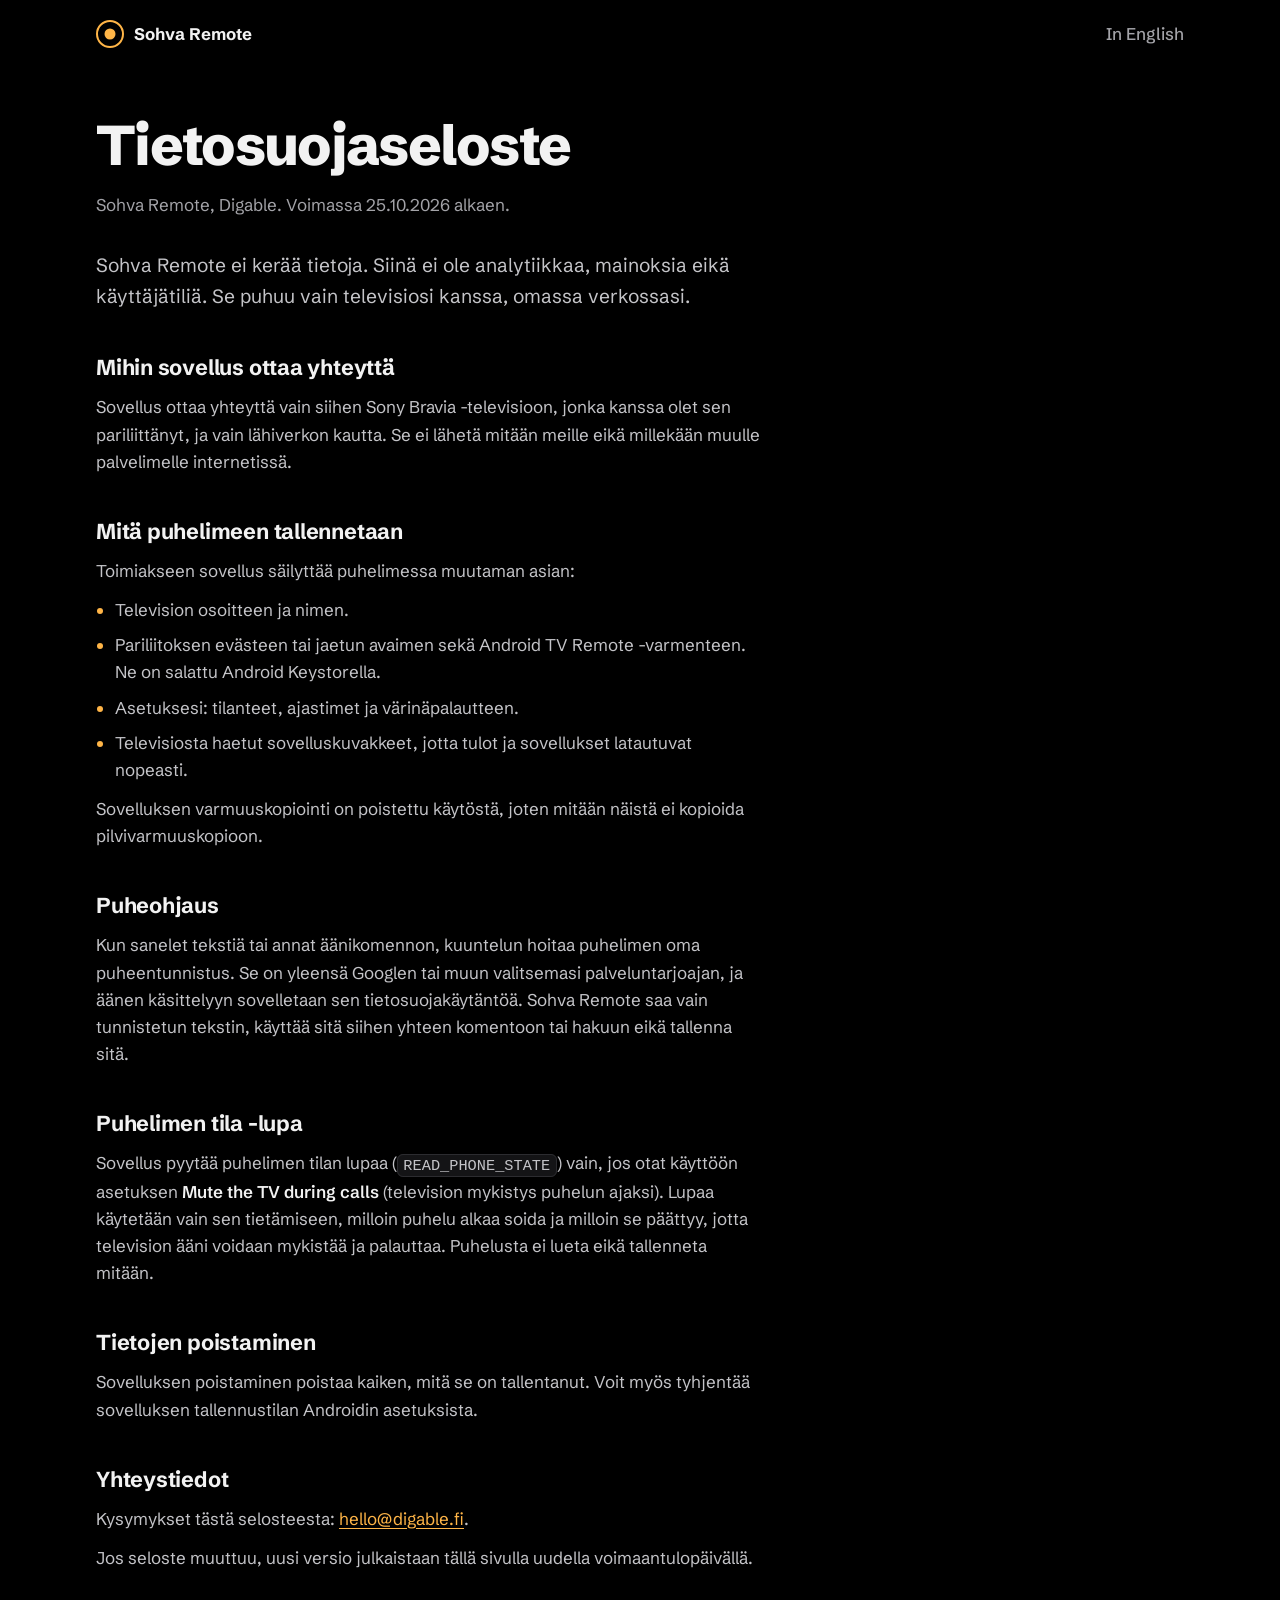
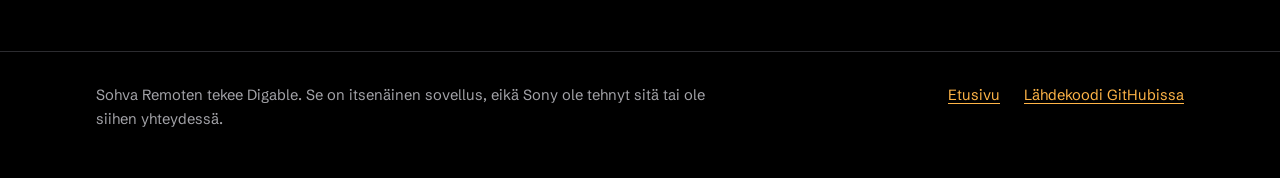
==== site/privacy-fi.html @ 4c9bd2fb "Initial revision Sohva Remote: a fast, ad-free phone remote for Sony Bravia TVs on the local network" ====
<!doctype html>
<html lang="fi">
<head>
<meta charset="utf-8">
<meta name="viewport" content="width=device-width, initial-scale=1">
<title>Tietosuojaseloste: Sohva Remote</title>
<meta name="description" content="Sohva Remote ei kerää tietoja. Se puhuu vain kotiverkkosi television kanssa.">
<meta name="theme-color" content="#000000">
<link rel="canonical" href="https://digablesolutions.github.io/sohva-remote/privacy-fi.html">
<link rel="alternate" hreflang="en" href="https://digablesolutions.github.io/sohva-remote/privacy.html">
<link rel="alternate" hreflang="fi" href="https://digablesolutions.github.io/sohva-remote/privacy-fi.html">
<link rel="icon" href="favicon.svg" type="image/svg+xml">
<link rel="apple-touch-icon" href="img/apple-touch-icon.png">
<link rel="preconnect" href="https://fonts.googleapis.com">
<link rel="preconnect" href="https://fonts.gstatic.com" crossorigin>
<link href="https://fonts.googleapis.com/css2?family=Schibsted+Grotesk:wght@400;500;600;700;800&display=swap" rel="stylesheet">
<style>
:root {
  color-scheme: dark;
  --ink: #000000; --panel: #141416; --line: #2c2c30; --text: #f2f2f2; --muted: #a3a3a8;
  --amber: #ffb547; --on-amber: #241500; --gutter: 1.25rem;
}
@media (min-width: 720px) { :root { --gutter: 2rem; } }
* { box-sizing: border-box; }
html { -webkit-text-size-adjust: 100%; }
body { margin: 0; background: var(--ink); color: var(--text); font-family: "Schibsted Grotesk", system-ui, sans-serif; font-size: 1.0625rem; line-height: 1.6; overflow-wrap: break-word; }
a { color: var(--amber); text-underline-offset: 3px; }
:focus-visible { outline: 3px solid var(--amber); outline-offset: 3px; border-radius: 6px; }
.wrap { max-width: 72rem; margin-inline: auto; padding-inline: var(--gutter); }
.skip { position: absolute; left: var(--gutter); top: .75rem; z-index: 10; padding: .6rem 1rem; border-radius: 999px; background: var(--amber); color: var(--on-amber); font-weight: 600; text-decoration: none; transform: translateY(-200%); }
.skip:focus { transform: none; }
.top { display: flex; align-items: center; justify-content: space-between; gap: 1rem; padding-block: 1.25rem; }
.mark { display: flex; align-items: center; gap: .6rem; font-weight: 700; font-size: 1.05rem; color: var(--text); text-decoration: none; }
.mark svg { flex: none; }
.top nav a { color: var(--muted); text-decoration: none; font-weight: 500; }
.top nav a:hover { color: var(--text); }
article { padding-block: 3rem 5rem; }
article > * { max-width: 42rem; }
h1 { margin: 0; font-size: clamp(2.2rem, 6vw, 3.5rem); line-height: 1.05; letter-spacing: -.03em; font-weight: 800; }
.meta { color: var(--muted); margin: 1rem 0 0; }
.lede { font-size: 1.2rem; margin: 2rem 0 0; }
h2 { margin: 2.75rem 0 .75rem; font-size: 1.35rem; line-height: 1.2; letter-spacing: -.01em; font-weight: 700; }
p, li { color: #c4c4c8; }
p { margin: .75rem 0 0; }
ul { margin: .75rem 0 0; padding-left: 1.2rem; }
li { margin-top: .5rem; }
li::marker { color: var(--amber); }
strong { color: var(--text); font-weight: 600; }
code { font-size: .9em; background: var(--panel); border: 1px solid var(--line); border-radius: 6px; padding: .1em .35em; overflow-wrap: anywhere; }
footer { border-top: 1px solid var(--line); padding-block: 2rem 3rem; color: var(--muted); font-size: .92rem; }
footer .wrap { display: flex; flex-wrap: wrap; gap: 1rem 2rem; justify-content: space-between; }
footer p { margin: 0; color: var(--muted); max-width: 40rem; }
footer nav { display: flex; flex-wrap: wrap; gap: .5rem 1.5rem; }
</style>
</head>
<body>
<a class="skip" href="#main">Siirry sisältöön</a>
<header class="wrap top">
  <a class="mark" href="./" aria-label="Sohva Remote, etusivu">
    <svg width="28" height="28" viewBox="0 0 28 28" aria-hidden="true"><circle cx="14" cy="14" r="13" fill="none" stroke="#ffb547" stroke-width="2"/><circle cx="14" cy="14" r="5.5" fill="#ffb547"/></svg>
    Sohva Remote
  </a>
  <nav aria-label="Kieli"><a href="privacy.html" hreflang="en" lang="en">In English</a></nav>
</header>

<main id="main" tabindex="-1">
  <article class="wrap">
    <h1>Tietosuojaseloste</h1>
    <p class="meta">Sohva Remote, Digable. Voimassa 25.10.2026 alkaen.</p>
    <p class="lede">Sohva Remote ei kerää tietoja. Siinä ei ole analytiikkaa, mainoksia eikä käyttäjätiliä. Se puhuu vain televisiosi kanssa, omassa verkossasi.</p>

    <h2>Mihin sovellus ottaa yhteyttä</h2>
    <p>Sovellus ottaa yhteyttä vain siihen Sony Bravia -televisioon, jonka kanssa olet sen pariliittänyt, ja vain lähiverkon kautta. Se ei lähetä mitään meille eikä millekään muulle palvelimelle internetissä.</p>

    <h2>Mitä puhelimeen tallennetaan</h2>
    <p>Toimiakseen sovellus säilyttää puhelimessa muutaman asian:</p>
    <ul>
      <li>Television osoitteen ja nimen.</li>
      <li>Pariliitoksen evästeen tai jaetun avaimen sekä Android TV Remote -varmenteen. Ne on salattu Android Keystorella.</li>
      <li>Asetuksesi: tilanteet, ajastimet ja värinäpalautteen.</li>
      <li>Televisiosta haetut sovelluskuvakkeet, jotta tulot ja sovellukset latautuvat nopeasti.</li>
    </ul>
    <p>Sovelluksen varmuuskopiointi on poistettu käytöstä, joten mitään näistä ei kopioida pilvivarmuuskopioon.</p>

    <h2>Puheohjaus</h2>
    <p>Kun sanelet tekstiä tai annat äänikomennon, kuuntelun hoitaa puhelimen oma puheentunnistus. Se on yleensä Googlen tai muun valitsemasi palveluntarjoajan, ja äänen käsittelyyn sovelletaan sen tietosuojakäytäntöä. Sohva Remote saa vain tunnistetun tekstin, käyttää sitä siihen yhteen komentoon tai hakuun eikä tallenna sitä.</p>

    <h2>Puhelimen tila -lupa</h2>
    <p>Sovellus pyytää puhelimen tilan lupaa (<code>READ_PHONE_STATE</code>) vain, jos otat käyttöön asetuksen <strong>Mute the TV during calls</strong> (television mykistys puhelun ajaksi). Lupaa käytetään vain sen tietämiseen, milloin puhelu alkaa soida ja milloin se päättyy, jotta television ääni voidaan mykistää ja palauttaa. Puhelusta ei lueta eikä tallenneta mitään.</p>

    <h2>Tietojen poistaminen</h2>
    <p>Sovelluksen poistaminen poistaa kaiken, mitä se on tallentanut. Voit myös tyhjentää sovelluksen tallennustilan Androidin asetuksista.</p>

    <h2>Yhteystiedot</h2>
    <!-- TODO: confirm the contact address before publishing. -->
    <p>Kysymykset tästä selosteesta: <a href="mailto:hello@digable.fi">hello@digable.fi</a>.</p>
    <p>Jos seloste muuttuu, uusi versio julkaistaan tällä sivulla uudella voimaantulopäivällä.</p>
  </article>
</main>

<footer>
  <div class="wrap">
    <p>Sohva Remoten tekee Digable. Se on itsenäinen sovellus, eikä Sony ole tehnyt sitä tai ole siihen yhteydessä.</p>
    <nav aria-label="Alatunniste">
      <a href="./">Etusivu</a>
      <a href="https://github.com/digablesolutions/sohva-remote">Lähdekoodi GitHubissa</a>
    </nav>
  </div>
</footer>
</body>
</html>
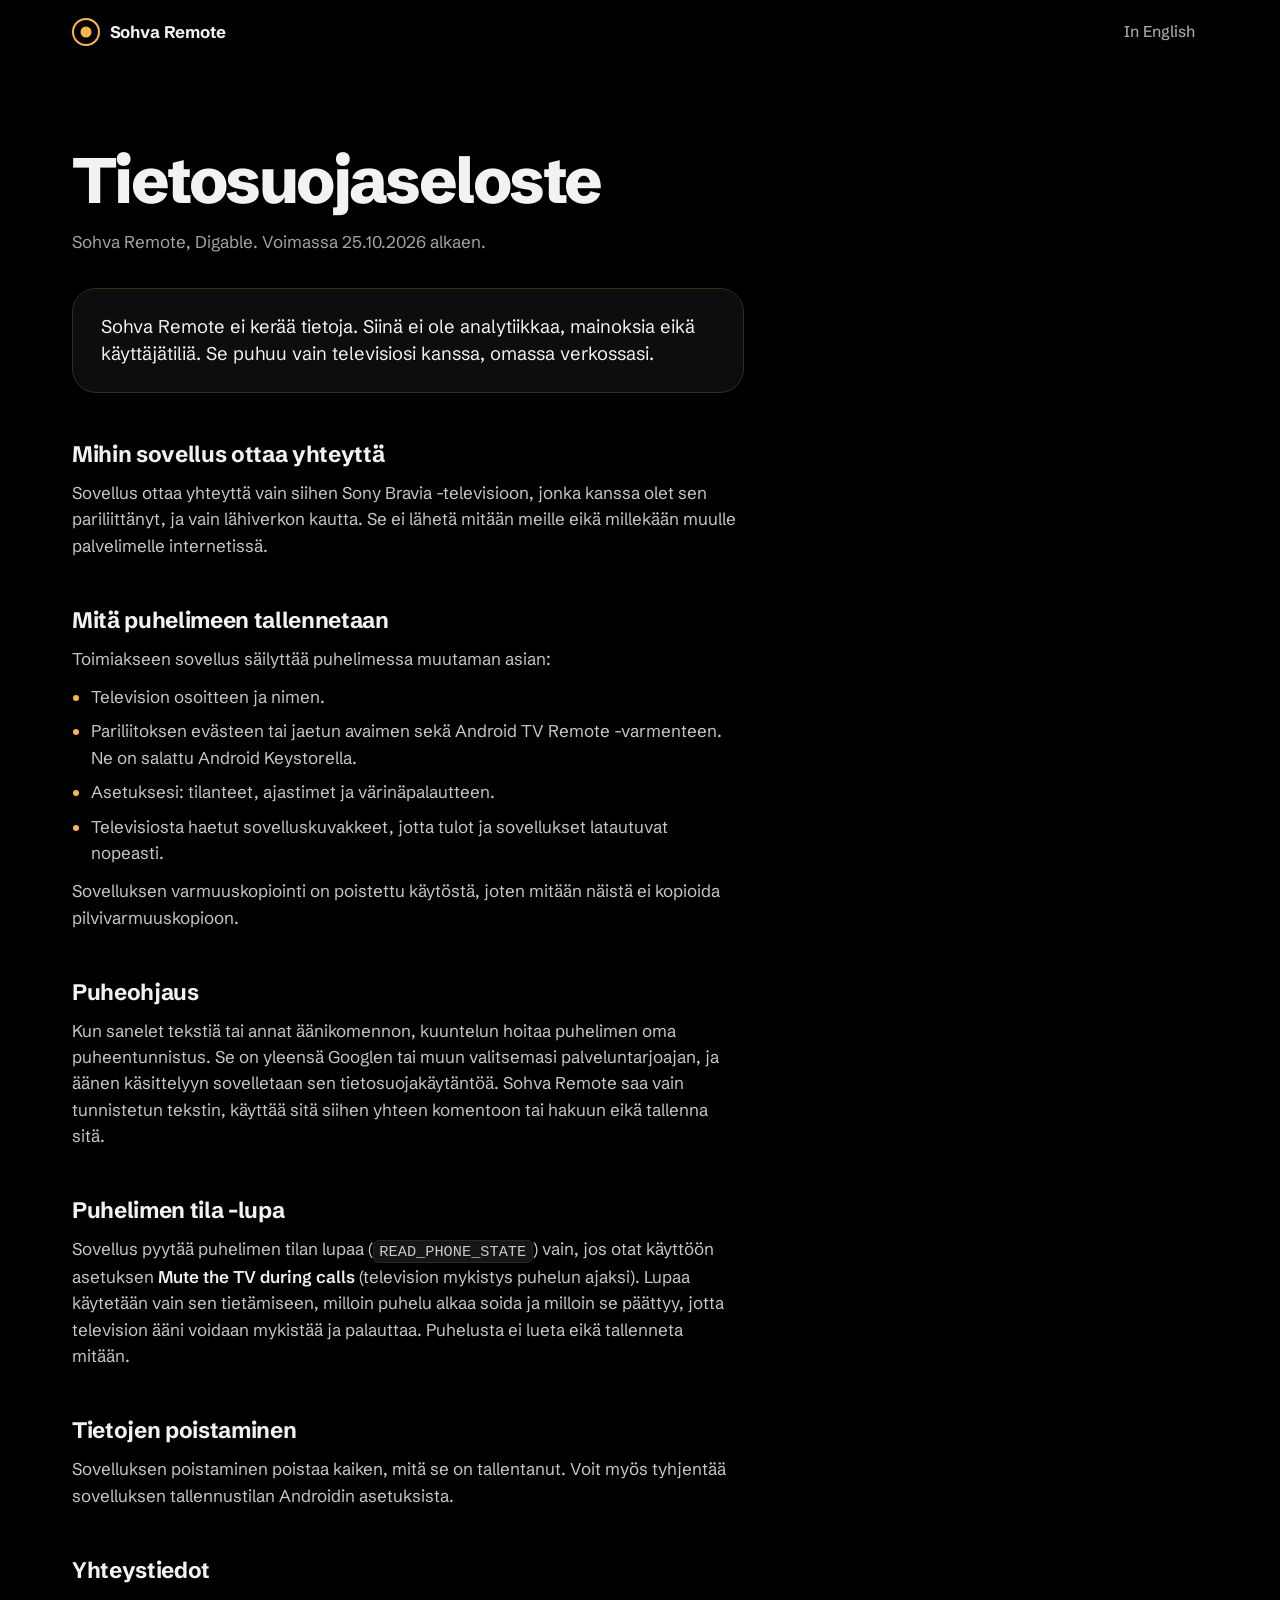
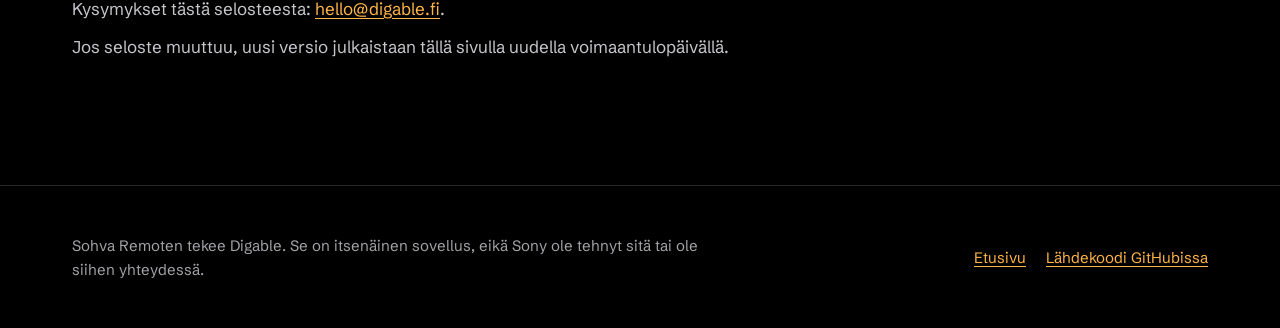
==== commit 3ca67f88: "Landing page facelift: device-frame hero, bento features, evening showcase, FAQ Design sprint (own c" ====
--- a/site/privacy-fi.html
+++ b/site/privacy-fi.html
@@ -13,58 +13,23 @@
 <link rel="apple-touch-icon" href="img/apple-touch-icon.png">
 <link rel="preconnect" href="https://fonts.googleapis.com">
 <link rel="preconnect" href="https://fonts.gstatic.com" crossorigin>
-<link href="https://fonts.googleapis.com/css2?family=Schibsted+Grotesk:wght@400;500;600;700;800&display=swap" rel="stylesheet">
-<style>
-:root {
-  color-scheme: dark;
-  --ink: #000000; --panel: #141416; --line: #2c2c30; --text: #f2f2f2; --muted: #a3a3a8;
-  --amber: #ffb547; --on-amber: #241500; --gutter: 1.25rem;
-}
-@media (min-width: 720px) { :root { --gutter: 2rem; } }
-* { box-sizing: border-box; }
-html { -webkit-text-size-adjust: 100%; }
-body { margin: 0; background: var(--ink); color: var(--text); font-family: "Schibsted Grotesk", system-ui, sans-serif; font-size: 1.0625rem; line-height: 1.6; overflow-wrap: break-word; }
-a { color: var(--amber); text-underline-offset: 3px; }
-:focus-visible { outline: 3px solid var(--amber); outline-offset: 3px; border-radius: 6px; }
-.wrap { max-width: 72rem; margin-inline: auto; padding-inline: var(--gutter); }
-.skip { position: absolute; left: var(--gutter); top: .75rem; z-index: 10; padding: .6rem 1rem; border-radius: 999px; background: var(--amber); color: var(--on-amber); font-weight: 600; text-decoration: none; transform: translateY(-200%); }
-.skip:focus { transform: none; }
-.top { display: flex; align-items: center; justify-content: space-between; gap: 1rem; padding-block: 1.25rem; }
-.mark { display: flex; align-items: center; gap: .6rem; font-weight: 700; font-size: 1.05rem; color: var(--text); text-decoration: none; }
-.mark svg { flex: none; }
-.top nav a { color: var(--muted); text-decoration: none; font-weight: 500; }
-.top nav a:hover { color: var(--text); }
-article { padding-block: 3rem 5rem; }
-article > * { max-width: 42rem; }
-h1 { margin: 0; font-size: clamp(2.2rem, 6vw, 3.5rem); line-height: 1.05; letter-spacing: -.03em; font-weight: 800; }
-.meta { color: var(--muted); margin: 1rem 0 0; }
-.lede { font-size: 1.2rem; margin: 2rem 0 0; }
-h2 { margin: 2.75rem 0 .75rem; font-size: 1.35rem; line-height: 1.2; letter-spacing: -.01em; font-weight: 700; }
-p, li { color: #c4c4c8; }
-p { margin: .75rem 0 0; }
-ul { margin: .75rem 0 0; padding-left: 1.2rem; }
-li { margin-top: .5rem; }
-li::marker { color: var(--amber); }
-strong { color: var(--text); font-weight: 600; }
-code { font-size: .9em; background: var(--panel); border: 1px solid var(--line); border-radius: 6px; padding: .1em .35em; overflow-wrap: anywhere; }
-footer { border-top: 1px solid var(--line); padding-block: 2rem 3rem; color: var(--muted); font-size: .92rem; }
-footer .wrap { display: flex; flex-wrap: wrap; gap: 1rem 2rem; justify-content: space-between; }
-footer p { margin: 0; color: var(--muted); max-width: 40rem; }
-footer nav { display: flex; flex-wrap: wrap; gap: .5rem 1.5rem; }
-</style>
+<link href="https://fonts.googleapis.com/css2?family=Schibsted+Grotesk:wght@400..800&display=swap" rel="stylesheet">
+<link rel="stylesheet" href="css/site.css">
 </head>
 <body>
 <a class="skip" href="#main">Siirry sisältöön</a>
-<header class="wrap top">
+<header class="site-head">
+  <div class="wrap">
   <a class="mark" href="./" aria-label="Sohva Remote, etusivu">
     <svg width="28" height="28" viewBox="0 0 28 28" aria-hidden="true"><circle cx="14" cy="14" r="13" fill="none" stroke="#ffb547" stroke-width="2"/><circle cx="14" cy="14" r="5.5" fill="#ffb547"/></svg>
     Sohva Remote
   </a>
-  <nav aria-label="Kieli"><a href="privacy.html" hreflang="en" lang="en">In English</a></nav>
+  <nav class="site-nav" aria-label="Kieli"><a href="privacy.html" hreflang="en" lang="en">In English</a></nav>
+  </div>
 </header>
 
 <main id="main" tabindex="-1">
-  <article class="wrap">
+  <article class="wrap doc">
     <h1>Tietosuojaseloste</h1>
     <p class="meta">Sohva Remote, Digable. Voimassa 25.10.2026 alkaen.</p>
     <p class="lede">Sohva Remote ei kerää tietoja. Siinä ei ole analytiikkaa, mainoksia eikä käyttäjätiliä. Se puhuu vain televisiosi kanssa, omassa verkossasi.</p>
@@ -98,7 +63,7 @@
   </article>
 </main>
 
-<footer>
+<footer class="site-foot">
   <div class="wrap">
     <p>Sohva Remoten tekee Digable. Se on itsenäinen sovellus, eikä Sony ole tehnyt sitä tai ole siihen yhteydessä.</p>
     <nav aria-label="Alatunniste">
--- a/site/css/site.css
+++ b/site/css/site.css
@@ -0,0 +1,467 @@
+/* Sohva Remote: shared styles for the landing page and the privacy pages. */
+
+:root {
+  color-scheme: dark;
+  --ink: #000;
+  --surface: #0d0d0f;
+  --surface-2: #151518;
+  --surface-3: #1d1d21;
+  --line: #26262b;
+  --line-strong: #3a3a41;
+  --text: #f2f2f2;
+  --soft: #c7c7cc;
+  --muted: #a3a3a8;
+  --amber: #ffb547;
+  --amber-hover: #ffc66e;
+  --amber-deep: #3a2a0e;
+  --on-amber: #241500;
+  --power: #6fe3a5;
+  --r-xl: 32px;
+  --r-l: 24px;
+  --r-m: 16px;
+  --gutter: 1rem;
+  --measure: 34rem;
+  --section: clamp(4.5rem, 3rem + 6vw, 8rem);
+  --spring: cubic-bezier(.2, .9, .25, 1.15);
+  --ease-out: cubic-bezier(.16, 1, .3, 1);
+}
+@media (min-width: 600px) { :root { --gutter: 1.5rem; } }
+@media (min-width: 900px) { :root { --gutter: 2.5rem; } }
+
+* { box-sizing: border-box; }
+html { -webkit-text-size-adjust: 100%; }
+@media (prefers-reduced-motion: no-preference) { html { scroll-behavior: smooth; } }
+body {
+  margin: 0;
+  background: var(--ink);
+  color: var(--text);
+  font-family: "Schibsted Grotesk", system-ui, -apple-system, "Segoe UI", sans-serif;
+  font-size: 1.0625rem;
+  line-height: 1.55;
+  overflow-wrap: break-word;
+  overflow-x: clip;
+}
+img { display: block; max-width: 100%; height: auto; }
+a { color: var(--amber); text-underline-offset: 3px; }
+a:hover { color: var(--amber-hover); }
+:focus-visible { outline: 3px solid var(--amber); outline-offset: 3px; border-radius: 6px; }
+[id] { scroll-margin-top: 5.5rem; }
+.wrap { max-width: 76rem; margin-inline: auto; padding-inline: var(--gutter); }
+.sr-only { position: absolute; width: 1px; height: 1px; overflow: hidden; clip-path: inset(50%); white-space: nowrap; }
+code { font-size: .9em; background: var(--surface-2); border: 1px solid var(--line); border-radius: 6px; padding: .1em .35em; overflow-wrap: anywhere; }
+
+.skip {
+  position: absolute; left: var(--gutter); top: .75rem; z-index: 50;
+  padding: .6rem 1rem; border-radius: 999px;
+  background: var(--amber); color: var(--on-amber); font-weight: 600; text-decoration: none;
+  transform: translateY(-200%);
+}
+.skip:focus { transform: none; }
+
+/* Header */
+.site-head {
+  position: sticky; top: 0; z-index: 40;
+  background: rgba(0, 0, 0, .72);
+  -webkit-backdrop-filter: saturate(140%) blur(14px);
+  backdrop-filter: saturate(140%) blur(14px);
+  border-bottom: 1px solid transparent;
+  transition: border-color .3s;
+}
+.site-head.is-stuck { border-bottom-color: var(--line); }
+.site-head .wrap { display: flex; align-items: center; justify-content: space-between; gap: 1rem; min-height: 4rem; }
+.mark { display: inline-flex; align-items: center; gap: .6rem; font-weight: 700; font-size: 1.05rem; letter-spacing: -.01em; color: var(--text); text-decoration: none; min-height: 44px; }
+.mark:hover { color: var(--text); }
+.mark svg { flex: none; }
+.site-nav { display: flex; align-items: center; gap: .25rem; }
+.site-nav a:not(.button) { color: var(--muted); text-decoration: none; font-weight: 500; font-size: .98rem; padding: .6rem .8rem; border-radius: 999px; }
+.site-nav a:not(.button):hover { color: var(--text); background: var(--surface-2); }
+@media (max-width: 859px) { .site-nav .nav-link { display: none; } }
+
+/* Buttons */
+.button {
+  display: inline-flex; align-items: center; justify-content: center; gap: .55rem;
+  min-height: 3rem; padding: .8rem 1.5rem; border-radius: 999px;
+  font: inherit; font-weight: 650; font-size: 1rem; line-height: 1.2; text-decoration: none;
+  transition: background-color .2s, transform .2s var(--spring), border-color .2s;
+}
+.button svg { flex: none; }
+.button:focus-visible { border-radius: 999px; }
+.button:active { transform: scale(.97); }
+.button.primary { background: var(--amber); color: var(--on-amber); }
+.button.primary:hover { background: var(--amber-hover); color: var(--on-amber); }
+.button.quiet { border: 1px solid var(--line-strong); color: var(--text); background: rgba(0,0,0,.35); }
+.button.quiet:hover { border-color: var(--muted); color: var(--text); }
+.button.small { min-height: 2.5rem; padding: .5rem 1.1rem; font-size: .95rem; }
+.button.large { min-height: 3.5rem; padding: 1rem 1.9rem; font-size: 1.08rem; }
+
+/* Type */
+h1, h2, h3 { margin: 0; text-wrap: balance; }
+.display {
+  font-size: clamp(2.75rem, 1.4rem + 6.4vw, 6rem);
+  line-height: .98; letter-spacing: -.04em; font-weight: 800;
+}
+.h2 { font-size: clamp(2rem, 1.25rem + 3.4vw, 3.5rem); line-height: 1.04; letter-spacing: -.035em; font-weight: 780; }
+.h3 { font-size: 1.25rem; line-height: 1.25; letter-spacing: -.01em; font-weight: 700; }
+.lede { color: var(--soft); font-size: clamp(1.1rem, 1rem + .4vw, 1.3rem); line-height: 1.5; max-width: var(--measure); margin: 1.25rem 0 0; }
+.muted { color: var(--muted); }
+.section-head { display: grid; gap: 1.25rem; margin-bottom: clamp(2.5rem, 2rem + 2vw, 4rem); }
+@media (min-width: 900px) { .section-head.split { grid-template-columns: minmax(0, 1.1fr) minmax(0, .9fr); align-items: end; gap: 4rem; } .section-head.split .lede { margin: 0; } }
+
+/* Device frame: real phone proportions around the 1080 x 2520 screenshots */
+.device {
+  --w: 300px;
+  position: relative;
+  width: min(var(--w), 100%);
+  padding: calc(var(--w) * .032);
+  border-radius: calc(var(--w) * .155);
+  background: linear-gradient(150deg, #34343a 0%, #121214 22%, #0a0a0b 60%, #26262b 100%);
+  box-shadow:
+    inset 0 0 0 1px rgba(255,255,255,.14),
+    inset 0 0 0 3px #050506,
+    0 60px 120px -40px rgba(255, 181, 71, .32),
+    0 40px 80px -30px rgba(0, 0, 0, .9);
+}
+.device::before { /* power + volume keys */
+  content: ""; position: absolute; right: -2px; top: 19%; width: 3px; height: 15%;
+  border-radius: 0 3px 3px 0; background: #2c2c31;
+  box-shadow: 0 calc(var(--w) * .2) 0 #2c2c31;
+}
+.device-screen { position: relative; border-radius: calc(var(--w) * .125); overflow: hidden; background: #000; aspect-ratio: 1080 / 2520; }
+.device-screen img { width: 100%; height: 100%; object-fit: cover; }
+.device-screen::after { /* punch-hole camera */
+  content: ""; position: absolute; left: 50%; top: 1.1%; width: 3.6%; aspect-ratio: 1; translate: -50% 0;
+  border-radius: 50%; background: #050505; box-shadow: 0 0 0 1.5px #151517;
+}
+
+/* Hero */
+.hero { position: relative; isolation: isolate; }
+.hero + .section { padding-top: clamp(3rem, 2rem + 4vw, 5.5rem); }
+.hero-photo { position: absolute; inset: 0 0 auto; margin: 0; z-index: -1; overflow: hidden; height: min(100%, 62rem); }
+.hero-photo img { width: 100%; height: 100%; max-width: none; object-fit: cover; object-position: 66% 40%; }
+.hero-photo::after {
+  content: ""; position: absolute; inset: 0;
+  background:
+    linear-gradient(to bottom, rgba(0,0,0,.55) 0%, rgba(0,0,0,0) 22%, rgba(0,0,0,.35) 50%, rgba(0,0,0,.92) 82%, #000 100%),
+    linear-gradient(to right, rgba(0,0,0,.75) 0%, rgba(0,0,0,.25) 50%, rgba(0,0,0,0) 75%);
+}
+.hero-grid { display: grid; gap: 2.5rem; padding-block: clamp(11rem, 44vw, 18rem) 0; }
+.hero-copy { max-width: 40rem; }
+.hero .display { max-width: 11ch; text-shadow: 0 2px 30px rgba(0,0,0,.5); }
+.hero .lede { text-shadow: 0 1px 20px rgba(0,0,0,.7); }
+.actions { display: flex; flex-wrap: wrap; align-items: center; gap: .75rem 1rem; margin-top: 2rem; }
+.soon { display: inline-flex; align-items: center; gap: .5rem; color: var(--soft); font-weight: 550; font-size: .98rem; text-decoration: none; min-height: 44px; }
+.soon:hover { color: var(--text); }
+.soon svg { color: var(--amber); }
+.facts { display: flex; flex-wrap: wrap; gap: .5rem; list-style: none; padding: 0; margin: 2rem 0 0; }
+.facts li {
+  display: inline-flex; align-items: center; gap: .45rem;
+  padding: .4rem .85rem .4rem .7rem; border-radius: 999px;
+  background: rgba(20, 20, 23, .7); border: 1px solid var(--line);
+  color: var(--soft); font-size: .9rem; font-weight: 550;
+}
+.facts li svg { color: var(--power); flex: none; }
+.hero-device { position: relative; justify-self: center; perspective: 1400px; }
+.hero-device .device { --w: 290px; }
+.callout {
+  position: absolute; z-index: 2;
+  display: flex; align-items: center; gap: .6rem;
+  padding: .65rem 1rem .65rem .75rem; border-radius: 18px;
+  background: rgba(22, 22, 25, .82); border: 1px solid var(--line-strong);
+  -webkit-backdrop-filter: blur(12px); backdrop-filter: blur(12px);
+  box-shadow: 0 20px 40px -16px rgba(0,0,0,.8);
+  font-size: .88rem; line-height: 1.3; white-space: nowrap;
+}
+.callout b { display: block; font-weight: 650; color: var(--text); }
+.callout span { color: var(--muted); }
+.callout i { flex: none; display: grid; place-items: center; width: 2.1rem; height: 2.1rem; border-radius: 12px; background: var(--amber-deep); color: var(--amber); font-style: normal; }
+.callout.green i { background: #12301f; color: var(--power); }
+.callout.c1 { left: -7.5rem; top: 30%; }
+.callout.c2 { right: -6rem; bottom: 18%; }
+@media (max-width: 1279px) { .callout { display: none; } }
+@media (max-width: 899px) {
+  .hero-photo { height: auto; aspect-ratio: 4 / 3.2; }
+  .hero-photo img { object-position: 70% 40%; }
+  .hero-device { margin-top: .5rem; height: clamp(380px, 112vw, 520px); overflow: hidden; width: 100%; display: grid; justify-items: center;
+    -webkit-mask-image: linear-gradient(to bottom, #000 62%, transparent); mask-image: linear-gradient(to bottom, #000 62%, transparent); }
+  .hero-device .device { --w: min(300px, 78vw); }
+  .callout { display: none; }
+}
+@media (min-width: 900px) {
+  .hero-grid { grid-template-columns: minmax(0, 1fr) auto; align-items: center; padding-block: clamp(6rem, 9vw, 9rem) clamp(3rem, 5vw, 5rem); min-height: min(56vw, 56rem); }
+  .hero-device { margin-right: clamp(0rem, 4vw, 5rem); }
+  .hero-device .device { --w: clamp(260px, 22vw, 310px); }
+}
+
+/* Hero entrance: the page's one orchestrated moment */
+@media (prefers-reduced-motion: no-preference) {
+  .hero-copy > * { animation: rise .9s var(--ease-out) both; }
+  .hero-copy > :nth-child(2) { animation-delay: .08s; }
+  .hero-copy > :nth-child(3) { animation-delay: .16s; }
+  .hero-copy > :nth-child(4) { animation-delay: .24s; }
+  .hero-device .device { animation: phone-in 1.3s var(--ease-out) .15s both; transform-origin: 50% 80%; }
+  .callout { animation: pop .7s var(--spring) both; }
+  .callout.c1 { animation-delay: .9s; }
+  .callout.c2 { animation-delay: 1.05s; }
+  @keyframes rise { from { opacity: 0; transform: translateY(18px); } }
+  @keyframes phone-in { from { opacity: 0; transform: translateY(70px) rotateX(18deg) scale(.94); } }
+  @keyframes pop { from { opacity: 0; transform: translateY(10px) scale(.9); } }
+}
+
+/* Sections */
+.section { padding-block: var(--section); }
+.section + .section { padding-top: 0; }
+
+/* Bento: the everyday remote */
+.bento { display: grid; gap: 1rem; grid-template-columns: minmax(0, 1fr); }
+.tile {
+  position: relative; overflow: hidden;
+  display: flex; flex-direction: column;
+  border-radius: var(--r-xl);
+  background: var(--surface);
+  border: 1px solid var(--line);
+  padding: 1.6rem;
+}
+.tile h3 { margin-bottom: .45rem; }
+.tile p { margin: 0; color: var(--muted); max-width: 30rem; }
+.tile .media { margin: 1.5rem -1.6rem -1.6rem; flex: 1; display: flex; align-items: flex-end; justify-content: center; }
+.tile .media img { width: 100%; }
+.tile.keys { background: radial-gradient(120% 80% at 50% 100%, #2a1d07 0%, var(--surface) 60%); }
+.tile.keys .media { padding: 0 1.6rem 1.6rem; align-items: center; }
+.tile.keys .media img { max-width: 360px; border-radius: 50%; }
+.stat { display: flex; flex-wrap: wrap; align-items: baseline; gap: .1rem .5rem; margin-top: 1rem; }
+.stat b { font-size: clamp(2.5rem, 2rem + 2vw, 3.5rem); line-height: 1; letter-spacing: -.04em; font-weight: 800; color: var(--amber); }
+.stat span { color: var(--muted); font-size: .95rem; }
+.tile.card .media { padding: 0 1.6rem; }
+.tile.card .media img { border-radius: 22px 22px 0 0; border: 1px solid var(--line-strong); border-bottom: 0; }
+.tile.apps .media img { max-width: 420px; -webkit-mask-image: linear-gradient(to bottom, #000 70%, transparent); mask-image: linear-gradient(to bottom, #000 70%, transparent); }
+.tile.voice { background: var(--surface-2); }
+.say { display: flex; flex-wrap: wrap; gap: .5rem; list-style: none; padding: 0; margin: 1.5rem 0 0; }
+.say li { padding: .45rem .9rem; border-radius: 999px 999px 999px 6px; background: var(--surface-3); border: 1px solid var(--line-strong); font-weight: 600; font-size: .95rem; }
+.say li[lang="fi"] { background: var(--amber-deep); border-color: #5a4116; color: #ffd596; }
+.say-note { font-size: .9rem; margin-top: 1rem !important; }
+
+/* Touchpad demo: swipe, rest to keep moving, tap for OK */
+.pad-demo { margin-top: 1.5rem; display: grid; gap: .9rem; }
+.pad-row { display: grid; grid-template-columns: repeat(5, 1fr); gap: .4rem; position: relative; }
+.pad-row span { aspect-ratio: 16 / 10; border-radius: 8px; background: var(--surface-3); }
+.pad-row .focus { position: absolute; left: 0; top: 0; width: calc((100% - 1.6rem) / 5); aspect-ratio: 16 / 10; border-radius: 8px; box-shadow: 0 0 0 2px var(--amber); background: rgba(255,181,71,.12); }
+.pad { position: relative; aspect-ratio: 5 / 3; border-radius: 22px; background: radial-gradient(circle at 50% 50%, #17171a, #0b0b0d); border: 1px solid var(--line-strong); overflow: hidden; }
+.pad .finger { position: absolute; left: 22%; top: 50%; width: 2.6rem; height: 2.6rem; margin: -1.3rem 0 0 -1.3rem; border-radius: 50%; background: rgba(255,181,71,.85); box-shadow: 0 0 0 8px rgba(255,181,71,.15), 0 0 30px rgba(255,181,71,.5); }
+.pad .trail { position: absolute; left: 22%; top: 50%; height: 2px; width: 0; background: linear-gradient(to right, transparent, rgba(255,181,71,.6)); }
+.pad-legend { display: flex; flex-wrap: wrap; gap: .25rem 1rem; font-size: .85rem; color: var(--muted); margin: 0; padding: 0; list-style: none; }
+.pad-legend b { color: var(--text); font-weight: 600; }
+@media (prefers-reduced-motion: no-preference) {
+  .pad .finger { animation: finger 6s var(--ease-out) infinite; }
+  .pad .trail { animation: trail 6s var(--ease-out) infinite; }
+  .pad-row .focus { animation: focus 6s steps(1, end) infinite; }
+  @keyframes finger {
+    0%, 8% { transform: translateX(0) scale(.6); opacity: 0; }
+    12% { transform: translateX(0) scale(1); opacity: 1; }
+    26% { transform: translateX(170%) scale(1); }
+    56% { transform: translateX(170%) scale(1); opacity: 1; }
+    62% { transform: translateX(170%) scale(.6); opacity: 0; }
+    72% { transform: translateX(260%) scale(.6); opacity: 0; }
+    76% { transform: translateX(260%) scale(1); opacity: 1; }
+    80% { transform: translateX(260%) scale(.8); box-shadow: 0 0 0 22px rgba(255,181,71,0), 0 0 30px rgba(255,181,71,.5); }
+    90%, 100% { transform: translateX(260%) scale(.6); opacity: 0; }
+  }
+  @keyframes trail { 0%, 12% { width: 0; opacity: 1; } 26% { width: 30%; opacity: 1; } 40%, 100% { width: 30%; opacity: 0; } }
+  @keyframes focus {
+    0% { transform: translateX(0); }
+    22% { transform: translateX(calc(100% + .4rem)); }
+    36% { transform: translateX(calc(200% + .8rem)); }
+    48% { transform: translateX(calc(300% + 1.2rem)); }
+    78% { transform: translateX(calc(300% + 1.2rem)) scale(.92); background: rgba(255,181,71,.4); }
+    82% { transform: translateX(calc(300% + 1.2rem)); background: rgba(255,181,71,.12); }
+  }
+}
+@media (max-width: 639px) {
+  .tile.keys .media img { max-width: 260px; }
+  .pad { aspect-ratio: 2 / 1; }
+}
+@media (min-width: 640px) and (max-width: 999px) { .tile.keys .media img { max-width: 280px; } }
+@media (min-width: 640px) {
+  .bento { grid-template-columns: repeat(2, minmax(0, 1fr)); }
+  .tile.keys, .tile.card { grid-column: span 2; }
+}
+@media (min-width: 1000px) {
+  .bento { grid-template-columns: repeat(12, minmax(0, 1fr)); gap: 1.25rem; }
+  .tile { padding: 2rem; }
+  .tile .media { margin: 1.75rem -2rem -2rem; }
+  .tile.keys { grid-column: 1 / span 5; grid-row: span 2; }
+  .tile.keys .media { padding: 0 2rem 2rem; }
+  .tile.card { grid-column: 6 / span 7; }
+  .tile.card .media { padding: 0 2rem; }
+  .tile.pad-tile { grid-column: 6 / span 4; }
+  .tile.voice { grid-column: 10 / span 3; }
+  .tile.apps { grid-column: 1 / span 7; flex-direction: row; gap: 2rem; align-items: stretch; }
+  .tile.apps .copy { flex: 1 1 0; }
+  .tile.apps .media { flex: 1.1 1 0; margin: -2rem -2rem -2rem 0; align-items: flex-start; }
+  .tile.apps .media img { max-width: none; }
+  .tile.pins { grid-column: 8 / span 5; }
+}
+
+/* Evening guide: the heart of the page */
+.evening { position: relative; }
+.evening::before { content: ""; position: absolute; inset: 0; z-index: -1; background: radial-gradient(60% 50% at 80% 30%, rgba(255,181,71,.07), transparent 70%); pointer-events: none; }
+.guide-body { display: grid; gap: 3rem; }
+.guide-phone { display: none; margin: 0; }
+@media (min-width: 1000px) {
+  .guide-body { grid-template-columns: minmax(0, 1fr) 300px; gap: clamp(3rem, 6vw, 6rem); align-items: start; }
+  .guide-phone { display: block; position: sticky; top: 6rem; }
+  .guide-phone .device { --w: 300px; }
+}
+.guide-phone .device-screen img { position: absolute; inset: 0; transition: opacity .6s var(--ease-out); }
+.guide-phone .device-screen img + img { opacity: 0; }
+.guide-phone[data-screen="timers"] .device-screen img:first-child { opacity: 0; }
+.guide-phone[data-screen="timers"] .device-screen img + img { opacity: 1; }
+.guide-phone figcaption { color: var(--muted); font-size: .92rem; margin-top: 1.25rem; text-align: center; }
+.guide-status { color: var(--text); font-size: .98rem; margin: 0 0 1.25rem; display: flex; align-items: center; gap: .6rem; }
+.guide-status[hidden] { display: none; }
+.guide-status::before { content: ""; width: .5rem; height: .5rem; border-radius: 50%; background: var(--muted); flex: none; }
+.slots { list-style: none; margin: 0; padding: 0; display: grid; gap: .5rem; }
+.slot {
+  position: relative;
+  display: grid; grid-template-columns: 5.4rem minmax(0, 1fr); gap: .2rem 1rem; align-items: baseline;
+  padding: 1.25rem 1.25rem 1.25rem 1.1rem; border-radius: var(--r-l);
+  background: var(--surface); border: 1px solid var(--line);
+  transition: border-color .4s, background-color .4s;
+}
+@media (min-width: 720px) { .slot { grid-template-columns: 9rem minmax(0, 1fr) minmax(0, 15rem); gap: .3rem 1.5rem; padding: 1.5rem 1.75rem; } }
+.slot time { grid-row: span 2; font-size: clamp(1.6rem, 1.1rem + 2.4vw, 2.75rem); font-weight: 750; letter-spacing: -.035em; color: var(--amber); line-height: 1; }
+@media (min-width: 720px) { .slot time { grid-row: auto; } }
+.slot.night time { color: var(--soft); }
+.slot.morning time { color: var(--power); }
+.slot .what { font-size: 1.2rem; font-weight: 650; display: flex; flex-wrap: wrap; align-items: center; gap: .3rem .6rem; letter-spacing: -.01em; }
+.slot .chan { color: var(--muted); font-weight: 500; font-size: .95rem; }
+@media (max-width: 719px) { .slot .chan { display: none; } }
+.slot .how { grid-column: 2; color: var(--muted); font-size: .97rem; }
+@media (min-width: 720px) { .slot .how { grid-column: 3; } }
+/* Beside the sticky phone the list is narrow: keep two columns until there is room for three. */
+@media (min-width: 1000px) and (max-width: 1199px) {
+  .slot { grid-template-columns: 7rem minmax(0, 1fr); }
+  .slot time { grid-row: span 2; }
+  .slot .how { grid-column: 2; }
+}
+.slot.is-live { border-color: #6b4c17; background: linear-gradient(100deg, rgba(255,181,71,.1), var(--surface) 70%); }
+.slot.morning.is-live { border-color: #275a3e; background: linear-gradient(100deg, rgba(111,227,165,.08), var(--surface) 70%); }
+.pill { display: inline-flex; align-items: center; gap: .4rem; padding: .15rem .65rem; border-radius: 999px; background: var(--amber-deep); color: var(--amber); font-size: .8rem; font-weight: 650; line-height: 1.5; }
+.slot.morning .pill { background: #12301f; color: var(--power); }
+.pill.now::before { content: ""; width: .45rem; height: .45rem; border-radius: 50%; background: currentColor; }
+@media (prefers-reduced-motion: no-preference) {
+  .pill.now::before { animation: blink 2.4s ease-in-out infinite; }
+  @keyframes blink { 50% { opacity: .35; } }
+}
+.guide-note { color: var(--muted); font-size: .95rem; margin: 1.5rem 0 0; max-width: 40rem; }
+
+/* Morning band */
+.band { position: relative; isolation: isolate; overflow: hidden; border-radius: var(--r-xl); min-height: clamp(360px, 46vw, 560px); display: flex; align-items: flex-end; border: 1px solid var(--line); }
+.band img { position: absolute; inset: 0; width: 100%; height: 100%; max-width: none; object-fit: cover; object-position: 40% 50%; z-index: -2; }
+.band::after { content: ""; position: absolute; inset: 0; z-index: -1; background: linear-gradient(to top, rgba(0,0,0,.92) 0%, rgba(0,0,0,.55) 40%, rgba(0,0,0,0) 75%), linear-gradient(to right, rgba(0,0,0,.5), transparent 70%); }
+.band-text { padding: clamp(1.5rem, 1rem + 3vw, 3.5rem); max-width: 44rem; }
+.band-text time { color: var(--power); }
+.band-text p { color: var(--soft); margin: 1rem 0 0; max-width: var(--measure); }
+@media (max-width: 599px) { .band-wrap { padding-inline: 0; } .band { border-radius: 0; border-inline: 0; } }
+
+/* Without opening it */
+.extras { display: grid; gap: 2.5rem; align-items: center; }
+.extras .photo { margin: 0; border-radius: var(--r-xl); overflow: hidden; border: 1px solid var(--line); aspect-ratio: 4 / 5; max-height: 40rem; }
+.extras .photo img { width: 100%; height: 100%; object-fit: cover; object-position: 50% 45%; }
+.extra-list { list-style: none; margin: 2rem 0 0; padding: 0; display: grid; gap: .75rem; }
+.extra-list li { display: grid; grid-template-columns: 2.75rem minmax(0, 1fr); gap: 1rem; align-items: start; padding: 1rem 1.1rem; border-radius: var(--r-m); background: var(--surface); border: 1px solid var(--line); }
+.extra-list .ico { display: grid; place-items: center; width: 2.75rem; height: 2.75rem; border-radius: 14px; background: var(--amber-deep); color: var(--amber); }
+.extra-list b { display: block; font-weight: 650; }
+.extra-list span { color: var(--muted); font-size: .97rem; }
+@media (min-width: 900px) { .extras { grid-template-columns: minmax(0, .85fr) minmax(0, 1fr); gap: clamp(3rem, 6vw, 6rem); } }
+@media (max-width: 899px) { .extras .photo { aspect-ratio: 4 / 3; } }
+
+/* Screens gallery */
+.gallery-head { display: flex; flex-wrap: wrap; align-items: end; justify-content: space-between; gap: 1rem; margin-bottom: 2rem; }
+.gallery-nav { display: flex; gap: .5rem; }
+.gallery-nav button { width: 3rem; height: 3rem; border-radius: 50%; border: 1px solid var(--line-strong); background: var(--surface); color: var(--text); display: grid; place-items: center; cursor: pointer; transition: border-color .2s, opacity .2s; }
+.gallery-nav button:hover { border-color: var(--muted); }
+.gallery-nav button:disabled { opacity: .35; cursor: default; }
+.strip {
+  display: flex; gap: clamp(1rem, 2vw, 1.75rem);
+  margin: 0 calc(-1 * var(--gutter)); padding: 1rem var(--gutter) 2rem;
+  list-style: none; overflow-x: auto; scroll-snap-type: x mandatory; scroll-padding-inline: var(--gutter);
+  scrollbar-width: none; overscroll-behavior-x: contain;
+}
+.strip::-webkit-scrollbar { display: none; }
+.strip:focus-visible { outline-offset: -3px; }
+.strip::after { content: ""; flex: 0 0 1px; }
+.strip li { flex: 0 0 auto; scroll-snap-align: start; }
+.strip figure { margin: 0; }
+.strip .device { --w: clamp(200px, 58vw, 240px); box-shadow: inset 0 0 0 1px rgba(255,255,255,.14), inset 0 0 0 3px #050506, 0 30px 60px -30px rgba(0,0,0,.9); }
+.strip figcaption { margin-top: 1rem; }
+.strip figcaption b { display: block; font-weight: 650; }
+.strip figcaption span { color: var(--muted); font-size: .92rem; }
+@media (min-width: 1200px) { .strip { justify-content: space-between; overflow: visible; } .strip::after { display: none; } .strip li { flex: 0 0 200px; } .strip .device { --w: 200px; } }
+
+/* Privacy band */
+.promise { border-radius: var(--r-xl); background: linear-gradient(160deg, #1a1306 0%, #0b0906 45%, var(--surface) 100%); border: 1px solid #3b2d14; padding: clamp(1.75rem, 1rem + 4vw, 4.5rem); display: grid; gap: 2.5rem; }
+.promise .lede { color: var(--soft); }
+.promise dl { margin: 0; display: grid; gap: 1.5rem; }
+.promise dt { font-weight: 700; font-size: 1.15rem; display: flex; align-items: center; gap: .6rem; }
+.promise dt svg { color: var(--power); flex: none; }
+.promise dd { margin: .3rem 0 0; color: var(--muted); padding-left: 1.85rem; }
+.promise .more { margin: 1.5rem 0 0; color: var(--muted); }
+.lan { margin: 2rem 0 0; max-width: 26rem; }
+.lan svg { width: 100%; height: auto; }
+@media (min-width: 900px) { .promise { grid-template-columns: minmax(0, 1fr) minmax(0, 1fr); gap: 4rem; align-items: center; } }
+
+/* Get it */
+.get { display: grid; gap: 2.5rem; }
+.get-card { border-radius: var(--r-xl); background: var(--surface); border: 1px solid var(--line); padding: clamp(1.75rem, 1rem + 3vw, 3.5rem); display: grid; gap: 2.5rem; }
+.get-card .actions { margin-top: 1.75rem; }
+.get-meta { color: var(--muted); font-size: .95rem; margin: 1rem 0 0; }
+.steps { list-style: none; counter-reset: step; margin: 0; padding: 0; display: grid; gap: 1.5rem; }
+.steps li { counter-increment: step; display: grid; grid-template-columns: 2.5rem minmax(0, 1fr); gap: 1rem; }
+.steps li::before { content: counter(step); width: 2.5rem; height: 2.5rem; border-radius: 14px; display: grid; place-items: center; background: var(--amber-deep); color: var(--amber); font-weight: 750; }
+.steps h3 { margin: .3rem 0 .35rem; font-size: 1.1rem; font-weight: 650; }
+.steps p { margin: 0; color: var(--muted); }
+@media (min-width: 900px) { .get-card { grid-template-columns: minmax(0, .9fr) minmax(0, 1.1fr); gap: 4rem; align-items: start; } }
+
+/* FAQ */
+.faq { display: grid; gap: 2rem; }
+@media (min-width: 900px) { .faq { grid-template-columns: minmax(0, .8fr) minmax(0, 1.2fr); gap: 4rem; align-items: start; } }
+.faq-list { display: grid; gap: .6rem; }
+.faq details { border-radius: var(--r-m); background: var(--surface); border: 1px solid var(--line); transition: border-color .2s; }
+.faq details[open] { border-color: var(--line-strong); }
+.faq summary { list-style: none; cursor: pointer; display: flex; align-items: center; justify-content: space-between; gap: 1rem; padding: 1.1rem 1.25rem; font-weight: 650; font-size: 1.05rem; border-radius: var(--r-m); min-height: 44px; }
+.faq summary::-webkit-details-marker { display: none; }
+.faq summary::after { content: ""; flex: none; width: .65rem; height: .65rem; border-right: 2px solid var(--amber); border-bottom: 2px solid var(--amber); transform: translateY(-25%) rotate(45deg); transition: transform .25s var(--ease-out); }
+.faq details[open] summary::after { transform: translateY(15%) rotate(225deg); }
+.faq details > div { padding: 0 1.25rem 1.25rem; color: var(--muted); }
+.faq details p { margin: 0; }
+.faq details p + p { margin-top: .6rem; }
+.faq details strong { color: var(--text); font-weight: 600; }
+
+/* Footer */
+.site-foot { border-top: 1px solid var(--line); padding-block: 3rem; color: var(--muted); font-size: .94rem; }
+.site-foot .wrap { display: grid; gap: 1.5rem; }
+.site-foot p { margin: 0; max-width: 40rem; }
+.site-foot nav { display: flex; flex-wrap: wrap; gap: .25rem 1.25rem; }
+.site-foot nav a { display: inline-flex; align-items: center; min-height: 44px; }
+@media (min-width: 900px) { .site-foot .wrap { grid-template-columns: minmax(0, 1fr) auto; align-items: center; } }
+.foot-brand { display: grid; gap: .75rem; }
+
+/* Scroll reveal: content is visible by default; site.js opts sections in */
+@media (prefers-reduced-motion: no-preference) {
+  .js .reveal { opacity: 0; transform: translateY(24px); transition: opacity .8s var(--ease-out), transform .8s var(--ease-out); }
+  .js .reveal.is-in { opacity: 1; transform: none; }
+}
+
+/* Privacy pages */
+.doc { padding-block: clamp(3rem, 2rem + 4vw, 6rem) var(--section); }
+.doc > * { max-width: 42rem; }
+.doc h1 { font-size: clamp(2.4rem, 1.6rem + 4vw, 4rem); line-height: 1.02; letter-spacing: -.04em; font-weight: 800; }
+.doc .meta { color: var(--muted); margin: 1rem 0 0; }
+.doc .lede { margin-top: 2rem; padding: 1.5rem 1.75rem; border-radius: var(--r-l); background: var(--surface); border: 1px solid #3b2d14; color: var(--text); font-size: 1.15rem; max-width: 42rem; }
+.doc h2 { margin: 3rem 0 .75rem; font-size: 1.4rem; line-height: 1.2; letter-spacing: -.015em; font-weight: 700; }
+.doc p, .doc li { color: var(--soft); }
+.doc p { margin: .75rem 0 0; }
+.doc ul { margin: .75rem 0 0; padding-left: 1.2rem; }
+.doc li { margin-top: .5rem; }
+.doc li::marker { color: var(--amber); }
+.doc strong { color: var(--text); font-weight: 600; }
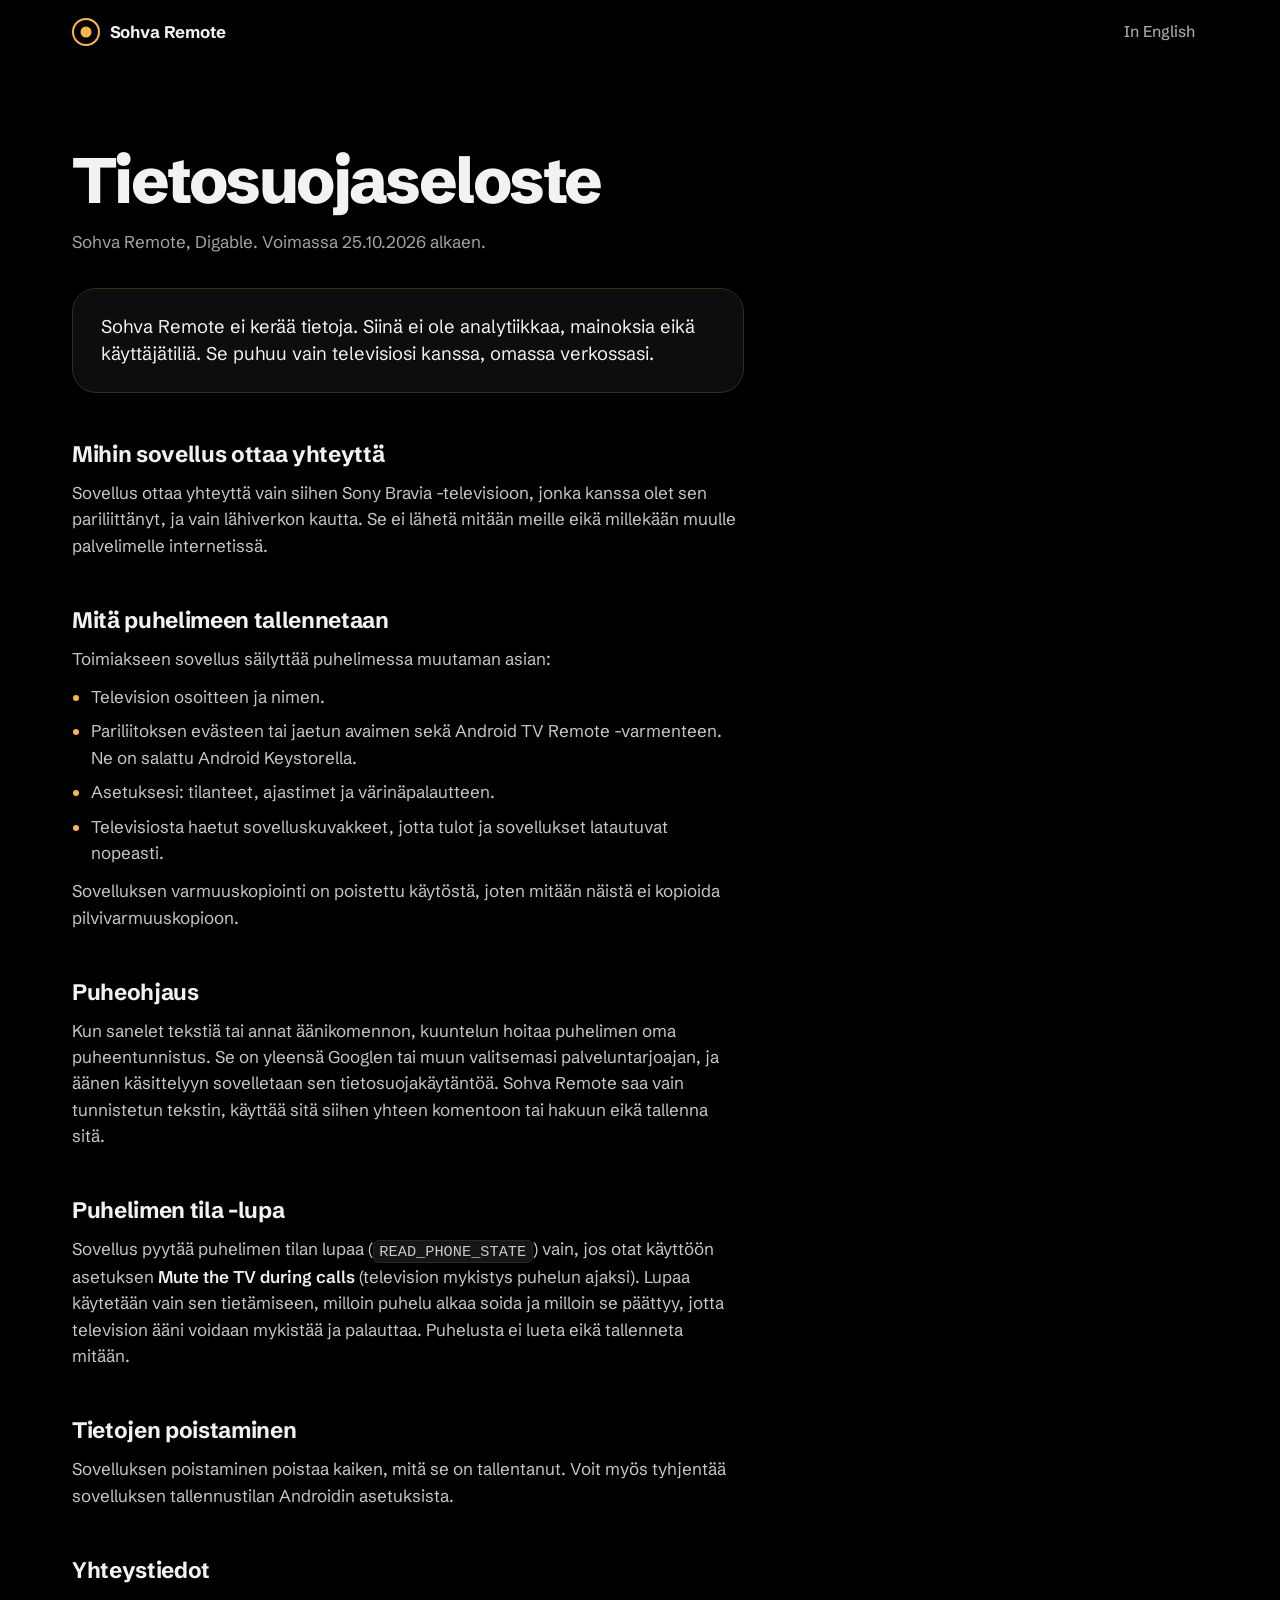
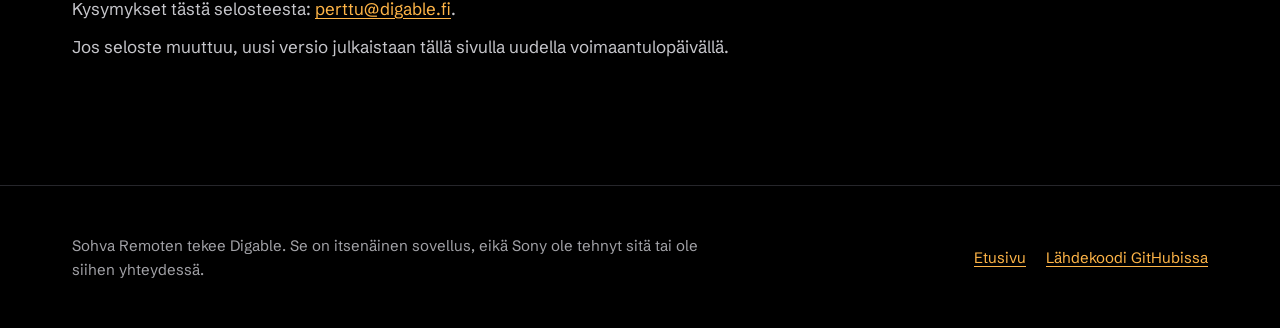
==== commit 6924f705: "Contact address: perttu@digable.fi The privacy pages (en, fi) gave an unconfirmed hello@digable.fi m" ====
--- a/site/privacy-fi.html
+++ b/site/privacy-fi.html
@@ -57,8 +57,7 @@
     <p>Sovelluksen poistaminen poistaa kaiken, mitä se on tallentanut. Voit myös tyhjentää sovelluksen tallennustilan Androidin asetuksista.</p>
 
     <h2>Yhteystiedot</h2>
-    <!-- TODO: confirm the contact address before publishing. -->
-    <p>Kysymykset tästä selosteesta: <a href="mailto:hello@digable.fi">hello@digable.fi</a>.</p>
+    <p>Kysymykset tästä selosteesta: <a href="mailto:perttu@digable.fi">perttu@digable.fi</a>.</p>
     <p>Jos seloste muuttuu, uusi versio julkaistaan tällä sivulla uudella voimaantulopäivällä.</p>
   </article>
 </main>
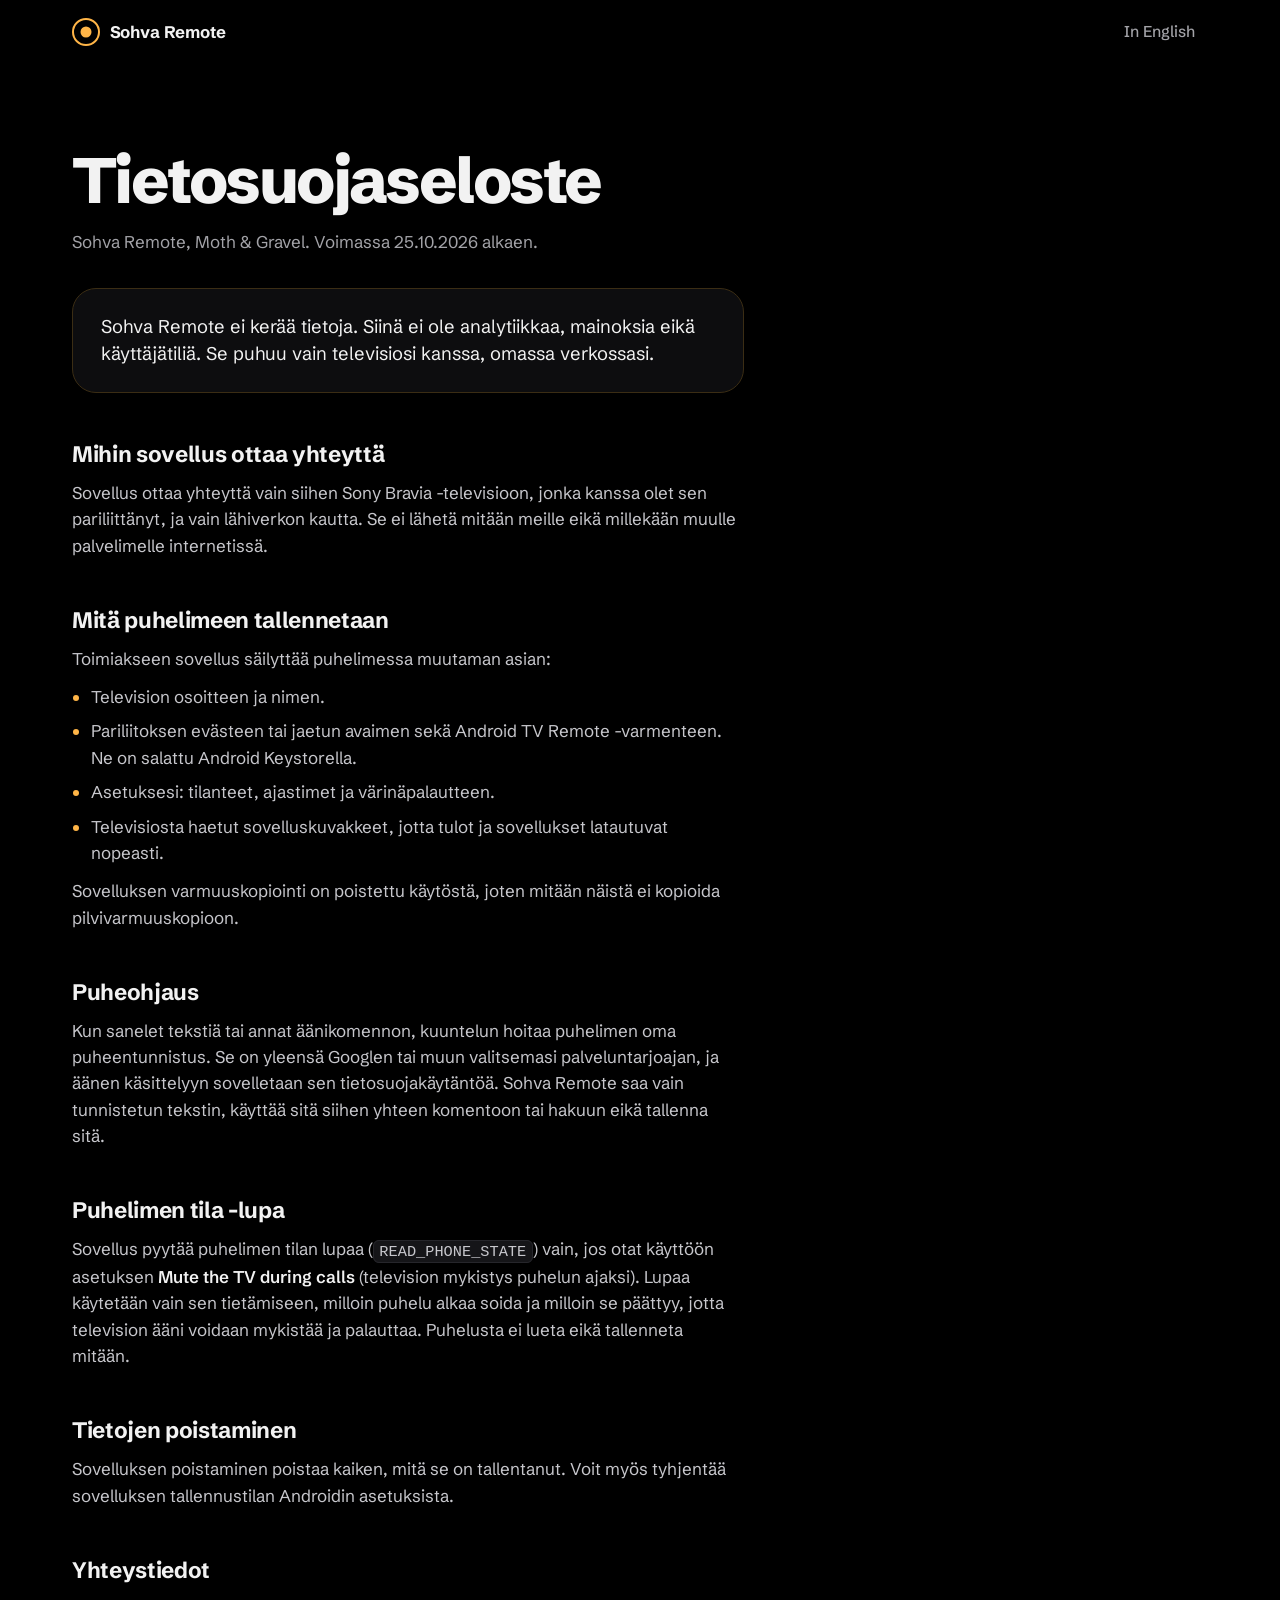
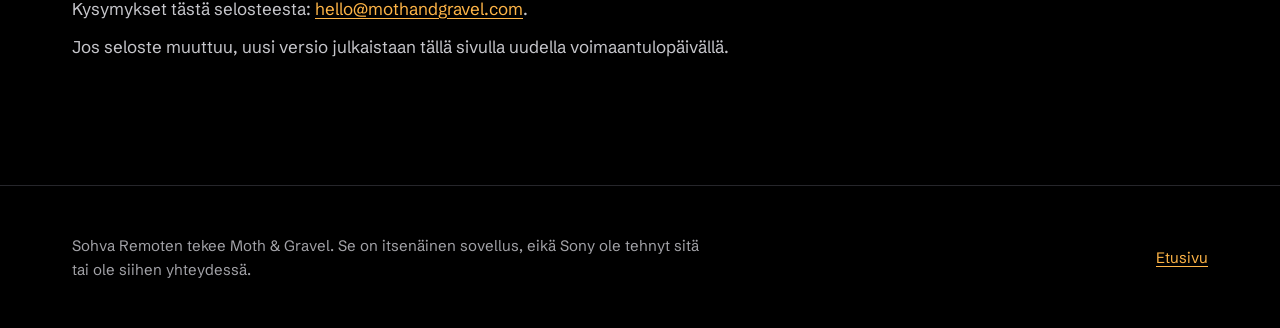
==== commit 9f1a4e4b: "Rebrand the app to Moth & Gravel The app is published by Moth & Gravel on Google Play. It has not be" ====
--- a/site/privacy-fi.html
+++ b/site/privacy-fi.html
@@ -6,9 +6,9 @@
 <title>Tietosuojaseloste: Sohva Remote</title>
 <meta name="description" content="Sohva Remote ei kerää tietoja. Se puhuu vain kotiverkkosi television kanssa.">
 <meta name="theme-color" content="#000000">
-<link rel="canonical" href="https://digablesolutions.github.io/sohva-remote/privacy-fi.html">
-<link rel="alternate" hreflang="en" href="https://digablesolutions.github.io/sohva-remote/privacy.html">
-<link rel="alternate" hreflang="fi" href="https://digablesolutions.github.io/sohva-remote/privacy-fi.html">
+<link rel="canonical" href="https://mothandgravel.com/sohva/privacy/fi/">
+<link rel="alternate" hreflang="en" href="https://mothandgravel.com/sohva/privacy/">
+<link rel="alternate" hreflang="fi" href="https://mothandgravel.com/sohva/privacy/fi/">
 <link rel="icon" href="favicon.svg" type="image/svg+xml">
 <link rel="apple-touch-icon" href="img/apple-touch-icon.png">
 <link rel="preconnect" href="https://fonts.googleapis.com">
@@ -31,7 +31,7 @@
 <main id="main" tabindex="-1">
   <article class="wrap doc">
     <h1>Tietosuojaseloste</h1>
-    <p class="meta">Sohva Remote, Digable. Voimassa 25.10.2026 alkaen.</p>
+    <p class="meta">Sohva Remote, Moth &amp; Gravel. Voimassa 25.10.2026 alkaen.</p>
     <p class="lede">Sohva Remote ei kerää tietoja. Siinä ei ole analytiikkaa, mainoksia eikä käyttäjätiliä. Se puhuu vain televisiosi kanssa, omassa verkossasi.</p>
 
     <h2>Mihin sovellus ottaa yhteyttä</h2>
@@ -57,17 +57,16 @@
     <p>Sovelluksen poistaminen poistaa kaiken, mitä se on tallentanut. Voit myös tyhjentää sovelluksen tallennustilan Androidin asetuksista.</p>
 
     <h2>Yhteystiedot</h2>
-    <p>Kysymykset tästä selosteesta: <a href="mailto:perttu@digable.fi">perttu@digable.fi</a>.</p>
+    <p>Kysymykset tästä selosteesta: <a href="mailto:hello@mothandgravel.com">hello@mothandgravel.com</a>.</p>
     <p>Jos seloste muuttuu, uusi versio julkaistaan tällä sivulla uudella voimaantulopäivällä.</p>
   </article>
 </main>
 
 <footer class="site-foot">
   <div class="wrap">
-    <p>Sohva Remoten tekee Digable. Se on itsenäinen sovellus, eikä Sony ole tehnyt sitä tai ole siihen yhteydessä.</p>
+    <p>Sohva Remoten tekee Moth &amp; Gravel. Se on itsenäinen sovellus, eikä Sony ole tehnyt sitä tai ole siihen yhteydessä.</p>
     <nav aria-label="Alatunniste">
       <a href="./">Etusivu</a>
-      <a href="https://github.com/digablesolutions/sohva-remote">Lähdekoodi GitHubissa</a>
     </nav>
   </div>
 </footer>
--- a/site/css/site.css
+++ b/site/css/site.css
@@ -375,6 +375,23 @@
 @media (min-width: 900px) { .extras { grid-template-columns: minmax(0, .85fr) minmax(0, 1fr); gap: clamp(3rem, 6vw, 6rem); } }
 @media (max-width: 899px) { .extras .photo { aspect-ratio: 4 / 3; } }
 
+/* Tablet: the landscape layout, with the upright one beside it on wide screens */
+.tablets { position: relative; }
+.tablet { margin: 0; padding: clamp(8px, 1.4vw, 16px); border-radius: clamp(18px, 2.6vw, 34px);
+  background: linear-gradient(150deg, #34343a 0%, #121214 22%, #0a0a0b 60%, #26262b 100%);
+  box-shadow: inset 0 0 0 1px rgba(255,255,255,.14), inset 0 0 0 3px #050506, 0 40px 80px -30px rgba(0, 0, 0, .9); }
+.tablet.wide { max-width: 880px; box-shadow: inset 0 0 0 1px rgba(255,255,255,.14), inset 0 0 0 3px #050506, 0 60px 120px -40px rgba(255, 181, 71, .26), 0 40px 80px -30px rgba(0, 0, 0, .9); }
+.tablet-screen { border-radius: clamp(10px, 1.4vw, 20px); overflow: hidden; background: #000; }
+.tablet.wide .tablet-screen { aspect-ratio: 1920 / 1200; }
+.tablet.tall .tablet-screen { aspect-ratio: 1200 / 1920; }
+.tablet-screen img { display: block; width: 100%; height: 100%; object-fit: cover; }
+.tablet.tall { display: none; }
+@media (min-width: 900px) {
+  .tablet.tall { display: block; position: absolute; right: 0; bottom: -2.5rem; width: clamp(180px, 20vw, 260px); padding: 10px; border-radius: 26px; }
+  .tablet.tall .tablet-screen { border-radius: 17px; }
+  .tablet.wide { margin-right: clamp(6rem, 12vw, 11rem); }
+}
+
 /* Screens gallery */
 .gallery-head { display: flex; flex-wrap: wrap; align-items: end; justify-content: space-between; gap: 1rem; margin-bottom: 2rem; }
 .gallery-nav { display: flex; gap: .5rem; }
